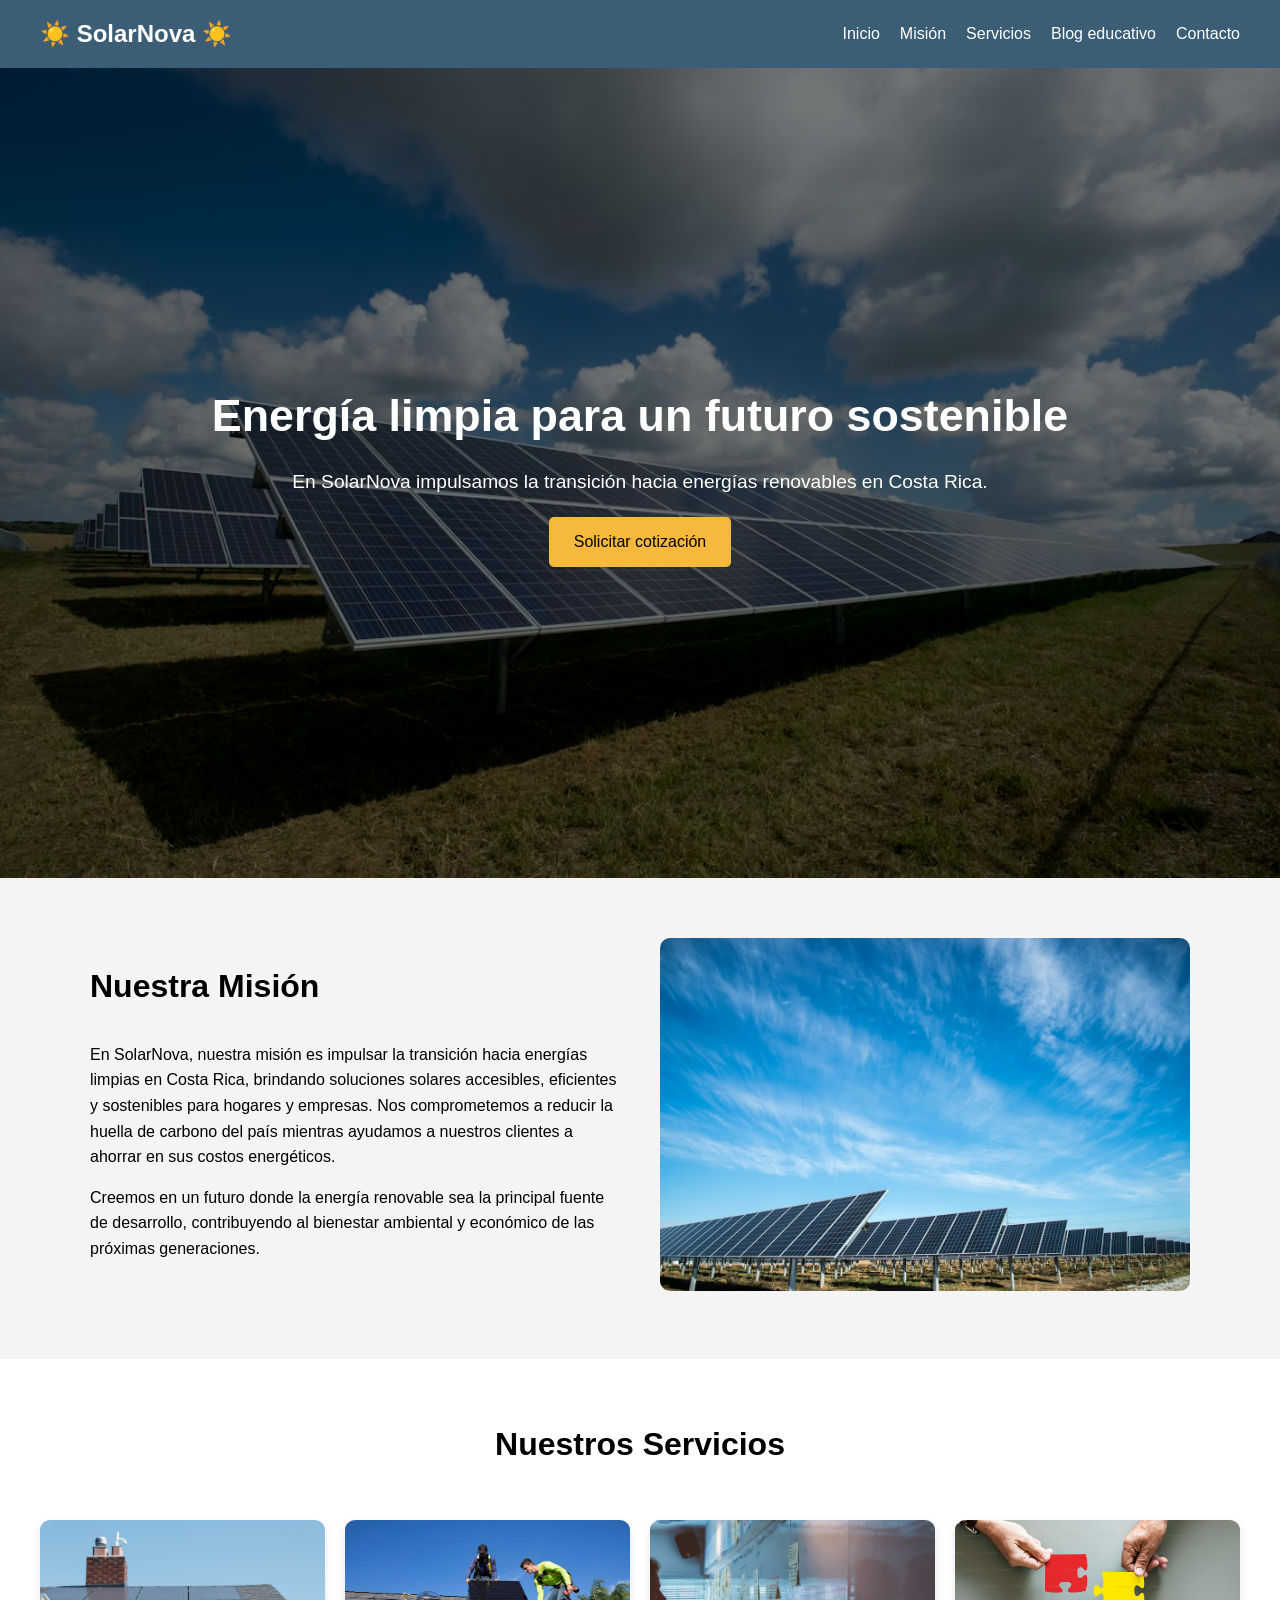
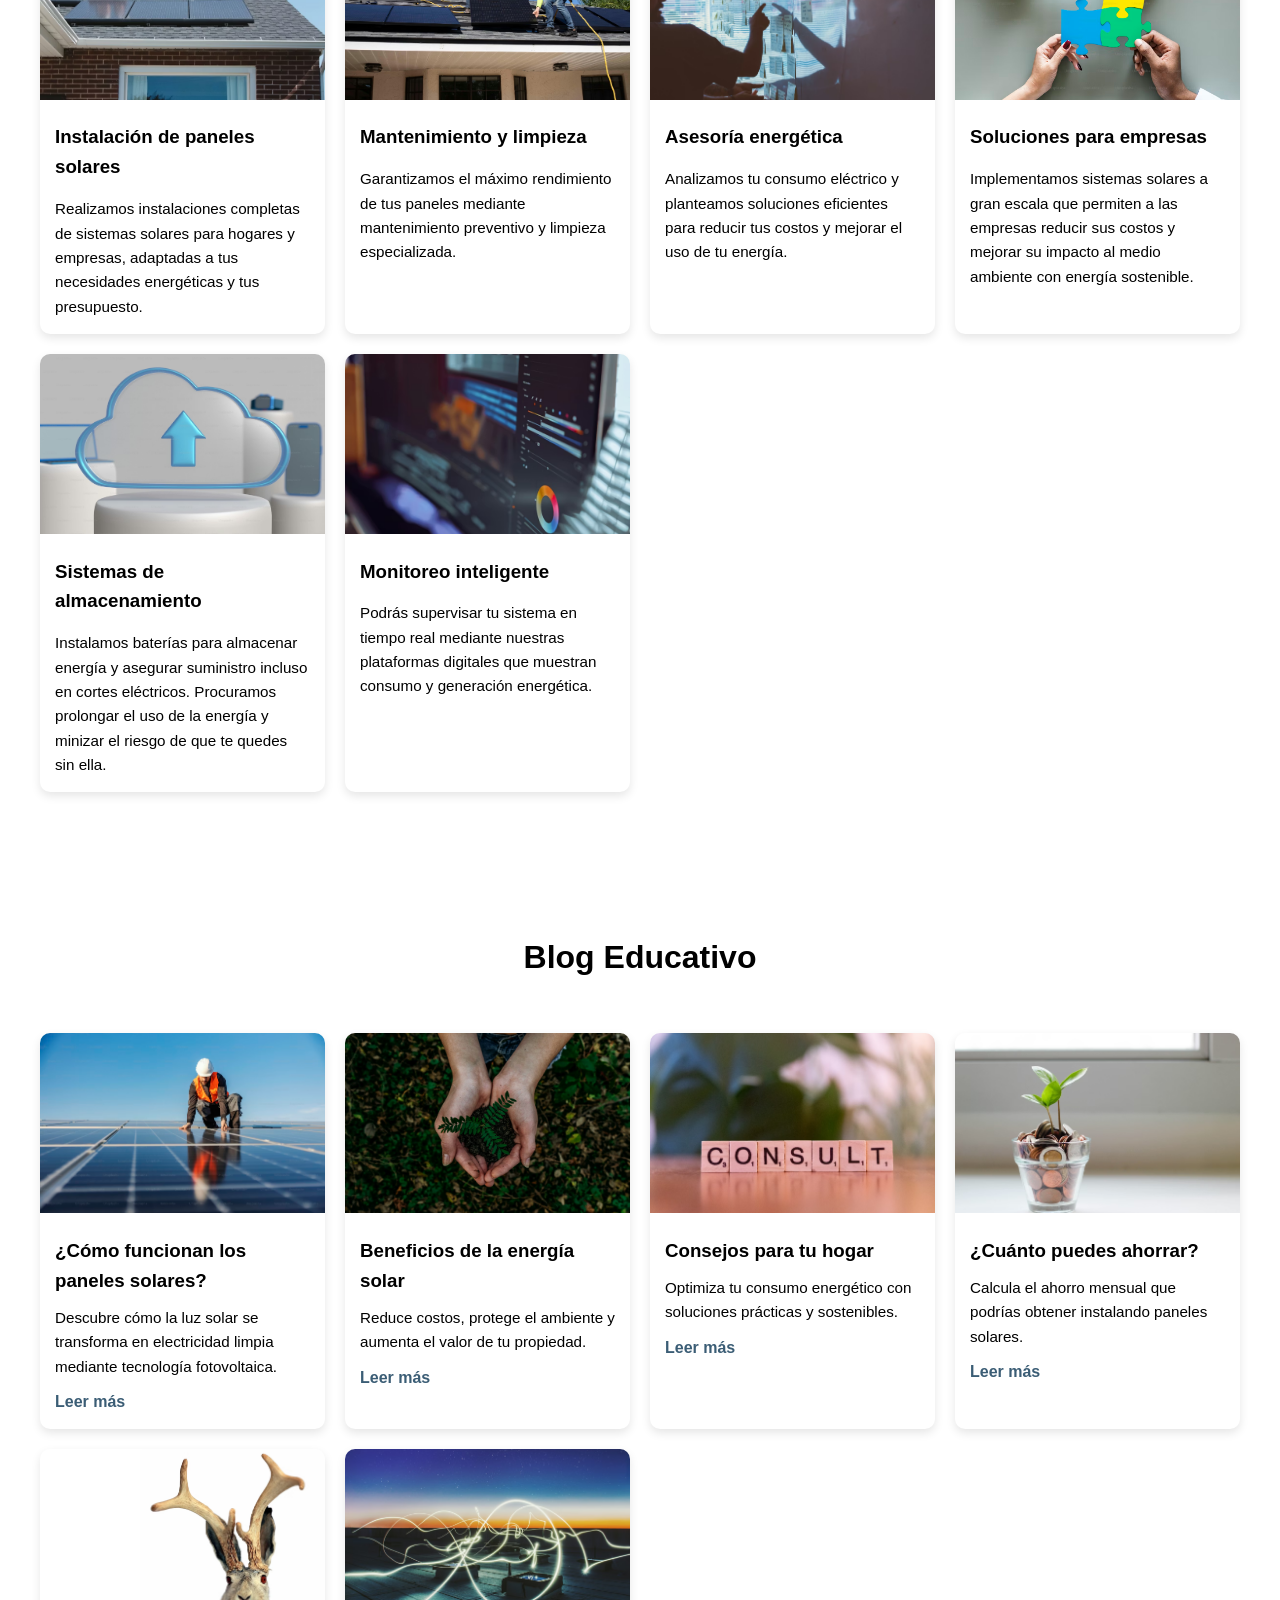
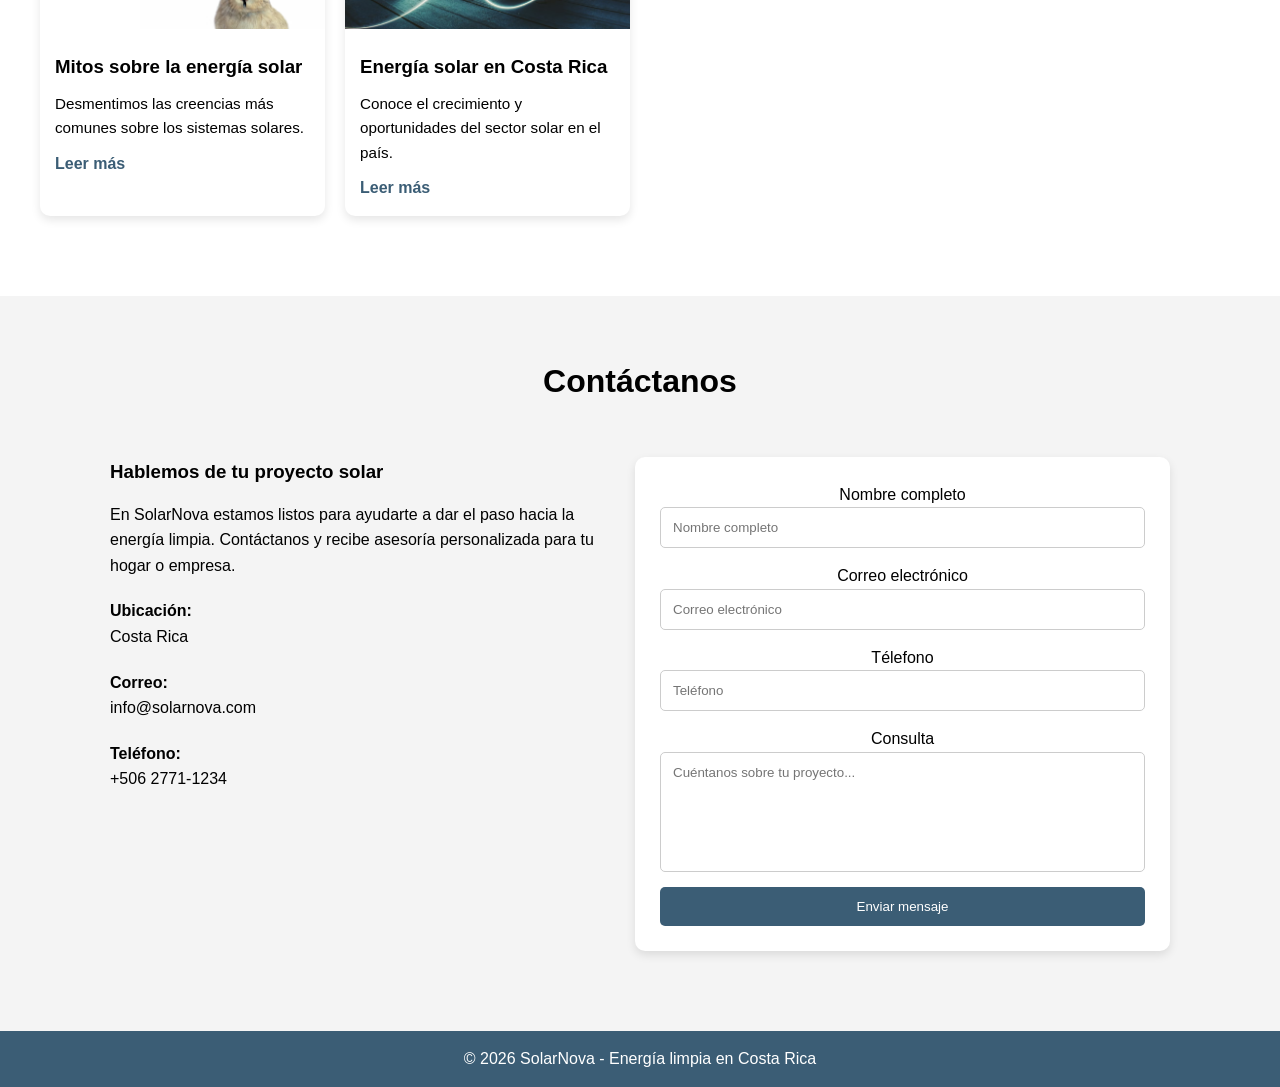
==== index.html @ 94223e80 "Se suben las fuentes del proyecto" ====
<!DOCTYPE html>
<html lang="es">

<head>
    <meta charset="UTF-8">
    <meta name="viewport" content="width=device-width, initial-scale=1.0">
    <title>SolarNova | Energía Solar en Costa Rica</title>
    <link rel="stylesheet" href="css/estilos.css">
</head>

<body>

    <!-- Encabezado -->
    <header>
        <div class="titulo">☀️ SolarNova ☀️</div>
        <nav>
            <ul>
                <li><a href="#inicio">Inicio</a></li>
                <li><a href="#mision">Misión</a></li>
                <li><a href="#servicios">Servicios</a></li>
                <li><a href="#blog">Blog educativo</a></li>
                <li><a href="#contacto">Contacto</a></li>
            </ul>
        </nav>
    </header>

    <!-- INICIO -->
    <section id="inicio" class="pagInicio">
        <div class="pagInicio-texto">
            <h1>Energía limpia para un futuro sostenible</h1>
            <p>En SolarNova impulsamos la transición hacia energías renovables en Costa Rica.</p>
            <a href="#contacto" class="btn">Solicitar cotización</a>
        </div>
    </section>

    <section id="mision">
        <div class="mision-contenedor">

            <div class="mision-texto">
                <h2>Nuestra Misión</h2>
                <p>
                    En SolarNova, nuestra misión es impulsar la transición hacia energías limpias en Costa Rica,
                    brindando soluciones solares accesibles, eficientes y sostenibles para hogares y empresas.
                    Nos comprometemos a reducir la huella de carbono del país mientras ayudamos a nuestros clientes
                    a ahorrar en sus costos energéticos.
                </p>
                <p>
                    Creemos en un futuro donde la energía renovable sea la principal fuente de desarrollo,
                    contribuyendo al bienestar ambiental y económico de las próximas generaciones.
                </p>
            </div>

            <div class="mision-img">
                <figure>
                    <img src="img/imgMision.png" alt="paneles solares en un campo">
                </figure>
            </div>

        </div>
    </section>

    <!-- SERVICIOS -->
    <section id="servicios">
        <h2>Nuestros Servicios</h2>

        <div class="servicios-contenedor">

            <div class="servicio-publicacion">
                <figure>
                    <img src="img/servicio1.png" alt="Paneles solares sobre una casa">
                </figure>
                <h3>Instalación de paneles solares</h3>
                <p>Realizamos instalaciones completas de sistemas solares para hogares y empresas, adaptadas a tus
                    necesidades energéticas y tus presupuesto.</p>
            </div>

            <div class="servicio-publicacion">
                <figure>
                    <img src="img/servicio2.png" alt="Mantenimiento de paneles solares">
                </figure>
                <h3>Mantenimiento y limpieza</h3>
                <p>Garantizamos el máximo rendimiento de tus paneles mediante mantenimiento preventivo y limpieza
                    especializada.</p>
            </div>

            <div class="servicio-publicacion">
                <figure>
                    <img src="img/servicio3.png" alt="pizarra con apuntes">
                </figure>
                <h3>Asesoría energética</h3>
                <p>Analizamos tu consumo eléctrico y planteamos soluciones eficientes para reducir tus costos y mejorar el
                    uso de tu energía.</p>
            </div>

            <div class="servicio-publicacion">
                <figure>
                    <img src="img/servicio4.png" alt="Personas armando un rompecabezas">
                </figure>
                <h3>Soluciones para empresas</h3>
                <p>Implementamos sistemas solares a gran escala que permiten a las empresas reducir sus costos y mejorar su impacto
                    al medio ambiente con energía sostenible.</p>
            </div>

            <div class="servicio-publicacion">
                <figure>
                    <img src="img/servicio5.png" alt="almacenamiento de electricidad">
                </figure>
                <h3>Sistemas de almacenamiento</h3>
                <p>Instalamos baterías para almacenar energía y asegurar suministro incluso en cortes eléctricos. Procuramos prolongar
                    el uso de la energía y minizar el riesgo de que te quedes sin ella.
                </p>
            </div>

            <div class="servicio-publicacion">
                <figure>
                    <img src="img/servicio6.png" alt="monitor con estadísticas">
                </figure>
                <h3>Monitoreo inteligente</h3>
                <p>Podrás supervisar tu sistema en tiempo real mediante nuestras plataformas digitales que muestran consumo y generación
                    energética.</p>
            </div>

        </div>
    </section>

    <!-- BLOG -->
    <section id="blog">
        <h2>Blog Educativo</h2>

        <div class="blog-contenedor">

            <article class="blog-post">
                <figure>
                    <img src="img/blog1.png" alt="Trabajador instalando panel solar">
                </figure>
                <div class="blog-texto">
                    <h3>¿Cómo funcionan los paneles solares?</h3>
                    <p>Descubre cómo la luz solar se transforma en electricidad limpia mediante tecnología fotovoltaica.
                    </p>
                    <a href="#">Leer más</a>
                </div>
            </article>

            <article class="blog-post">
                <figure>
                    <img src="img/blog2.png" alt="Persona sosteniendo el brote de un árbol">
                </figure>
                <div class="blog-texto">
                    <h3>Beneficios de la energía solar</h3>
                    <p>Reduce costos, protege el ambiente y aumenta el valor de tu propiedad.</p>
                    <a href="#">Leer más</a>
                </div>
            </article>

            <article class="blog-post">
                <figure>
                    <img src="img/blog3.png" alt="Bloques formando la palabra consulta">
                </figure>
                <div class="blog-texto">
                    <h3>Consejos para tu hogar</h3>
                    <p>Optimiza tu consumo energético con soluciones prácticas y sostenibles.</p>
                    <a href="#">Leer más</a>
                </div>
            </article>

            <article class="blog-post">
                <figure>
                    <img src="img/blog4.png" alt="Frasco con monedas y un brote de arbol">
                </figure>
                <div class="blog-texto">
                    <h3>¿Cuánto puedes ahorrar?</h3>
                    <p>Calcula el ahorro mensual que podrías obtener instalando paneles solares.</p>
                    <a href="#">Leer más</a>
                </div>
            </article>

            <article class="blog-post">
                <figure>
                    <img src="img/blog5.png" alt="Conejo' con cuernos de venado">
                </figure>
                <div class="blog-texto">
                    <h3>Mitos sobre la energía solar</h3>
                    <p>Desmentimos las creencias más comunes sobre los sistemas solares.</p>
                    <a href="#">Leer más</a>
                </div>
            </article>

            <article class="blog-post">
                <figure>
                    <img src="img/blog6.png" alt="Rayos de energía circulando por el campo">
                </figure>
                <div class="blog-texto">
                    <h3>Energía solar en Costa Rica</h3>
                    <p>Conoce el crecimiento y oportunidades del sector solar en el país.</p>
                    <a href="#">Leer más</a>
                </div>
            </article>

        </div>
    </section>

    <!-- CONTACTO -->
    <section id="contacto">
        <h2>Contáctanos</h2>

        <div class="contacto-contenedor">

            <div class="contacto-info">
                <h3>Hablemos de tu proyecto solar</h3>
                <p>
                    En SolarNova estamos listos para ayudarte a dar el paso hacia la energía limpia.
                    Contáctanos y recibe asesoría personalizada para tu hogar o empresa.
                </p>

                <div class="contacto-item">
                    <strong>Ubicación:</strong>
                    <p>Costa Rica</p>
                </div>

                <div class="contacto-item">
                    <strong>Correo:</strong>
                    <p>info@solarnova.com</p>
                </div>

                <div class="contacto-item">
                    <strong>Teléfono:</strong>
                    <p>+506 2771-1234</p>
                </div>
            </div>

            <div class="contacto-formulario">
                <form>
                    <label for="nombre">Nombre completo</label>
                    <input id="nombre" type="text" placeholder="Nombre completo" required>
                    <label for="correo">Correo electrónico</label>
                    <input id="correo" type="email" placeholder="Correo electrónico" required>
                    <label for="telefono">Télefono</label>
                    <input id="telefono" type="text" placeholder="Teléfono">
                    <label for="consulta">Consulta</label>
                    <textarea id="consulta" placeholder="Cuéntanos sobre tu proyecto..." required></textarea>
                    <button type="submit">Enviar mensaje</button>
                </form>
            </div>

        </div>
    </section>

    <!-- Pie de página -->
    <footer>
        <p>© 2026 SolarNova - Energía limpia en Costa Rica</p>
    </footer>

</body>

</html>
---- css/estilos.css ----
* {
    margin: 0;
    padding: 0;
    box-sizing: border-box;
    font-family: Arial, sans-serif;
}

body {
    line-height: 1.6;
}

/* Encabezado */
header {
    background: #3b5d75;
    color: white;
    display: flex;
    justify-content: space-between;
    align-items: center;
    padding: 15px 40px;
    position: sticky;
    top: 0;
    z-index: 1000;
}

header .titulo {
    font-size: 1.5em;
    font-weight: bold;
}

nav ul {
    list-style: none;
    display: flex;
    gap: 20px;
}

nav a {
    color: white;
    text-decoration: none;
    transition: 0.3s;
}

nav a:hover {
    color: #f6b93b;
}
/* Fin encabezado */

/* Inicio */
.pagInicio {
    height: 90vh;
    background: linear-gradient(rgba(0,0,0,0.5), rgba(0,0,0,0.5)),
                url('../img/inicio.png');
    background-size: cover;
    background-position: center;
    display: flex;
    align-items: center;
    justify-content: center;
    color: white;
    text-align: center;
    padding: 20px;
}

.pagInicio-texto h1 {
    font-size: 2.8em;
    margin-bottom: 15px;
}

.pagInicio-texto p {
    font-size: 1.2em;
}

.btn {
    display: inline-block;
    margin-top: 20px;
    padding: 12px 25px;
    background: #f6b93b;
    color: black;
    text-decoration: none;
    border-radius: 5px;
    transition: 0.3s;
}

.btn:hover {
    background: #f1a40f;
}
/* Fin inicio */

/* Todos los section */
section {
    padding: 60px 20px;
    text-align: center;
}

h2 {
    margin-bottom: 30px;
    font-size: 2em;
}
/* Fin todos los section */

/* Mision */
#mision {
    background: #f4f4f4;
}

.mision-contenedor {
    display: flex;
    align-items: center;
    justify-content: center;
    gap: 40px;
    max-width: 1100px;
    margin: auto;
    flex-wrap: wrap;
}

.mision-texto {
    flex: 1;
    min-width: 280px;
    text-align: left;
}

.mision-texto p {
    margin-bottom: 15px;
}

.mision-img {
    flex: 1;
    min-width: 280px;
}

.mision-img img {
    width: 100%;
    border-radius: 10px;
}
/* Fin mision */

/* Servicios */
.servicios-contenedor {
    display: grid;
    grid-template-columns: repeat(auto-fit, minmax(280px, 1fr));
    gap: 20px;
    padding: 20px;
}

.servicio-publicacion {
    background: white;
    border-radius: 10px;
    overflow: hidden;
    box-shadow: 0px 4px 10px rgba(0,0,0,0.1);
    text-align: left;
    transition: transform 0.3s;
}

.servicio-publicacion:hover {
    transform: translateY(-5px);
}

.servicio-publicacion img {
    width: 100%;
    height: 180px;
    object-fit: cover;
}

.servicio-publicacion h3 {
    padding: 15px;
}

.servicio-publicacion p {
    padding: 0 15px 15px;
    font-size: 0.95em;
}
/* Fin servicios */

/* Blog */
.blog-contenedor {
    display: grid;
    grid-template-columns: repeat(auto-fit, minmax(280px, 1fr));
    gap: 20px;
    padding: 20px;
}

.blog-post {
    background: white;
    border-radius: 10px;
    overflow: hidden;
    box-shadow: 0px 4px 10px rgba(0,0,0,0.1);
    transition: transform 0.3s;
    text-align: left;
}

.blog-post:hover {
    transform: translateY(-5px);
}

.blog-post img {
    width: 100%;
    height: 180px;
    object-fit: cover;
}

.blog-texto {
    padding: 15px;
}

.blog-texto h3 {
    margin-bottom: 10px;
}

.blog-texto p {
    font-size: 0.95em;
    margin-bottom: 10px;
}

.blog-texto a {
    text-decoration: none;
    color: #3b5d75;
    font-weight: bold;
}
/* Fin blog */

/* Contacto */
#contacto {
    background: #f4f4f4;
}

.contacto-contenedor {
    display: flex;
    gap: 40px;
    max-width: 1100px;
    margin: auto;
    padding: 20px;
    flex-wrap: wrap;
}

.contacto-info {
    flex: 1;
    min-width: 280px;
    text-align: left;
}

.contacto-info h3 {
    margin-bottom: 15px;
}

.contacto-info p {
    margin-bottom: 20px;
}

.contacto-item {
    margin-bottom: 15px;
}

.contacto-formulario {
    flex: 1;
    min-width: 280px;
    background: white;
    padding: 25px;
    border-radius: 10px;
    box-shadow: 0px 4px 10px rgba(0,0,0,0.1);
}

.contacto-formulario form {
    display: flex;
    flex-direction: column;
}

.contacto-formulario input,
.contacto-formulario textarea {
    margin-bottom: 15px;
    padding: 12px;
    border: 1px solid #ccc;
    border-radius: 5px;
}

.contacto-formulario textarea {
    min-height: 120px;
    resize: none;
}

.contacto-formulario button {
    padding: 12px;
    background: #3b5d75;
    color: white;
    border: none;
    border-radius: 5px;
    cursor: pointer;
    transition: 0.3s;
}

.contacto-formulario button:hover {
    background: #07406b;
}
/* Fin contacto */

/* Medidas de pantalla para hacer responsive la pagina */
@media (max-width: 768px) {
    .contacto-contenedor {
        flex-direction: column;
    }

    .contacto-info {
        text-align: center;
    }
}

@media (max-width: 768px) {

    header {
        flex-direction: column;
        gap: 10px;
    }

    nav ul {
        flex-direction: column;
        align-items: center;
    }

    .pagInicio-texto h1 {
        font-size: 2em;
    }

    .mision-contenedor {
        flex-direction: column;
        text-align: center;
    }

    .mision-texto {
        text-align: center;
    }
}

@media (max-width: 500px) {

    .pagInicio {
        height: auto;
        padding: 60px 20px;
    }

    .blog-post img,
    .servicio-card img {
        height: 150px;
    }
}

/* Fin medidas de pantalla para hacer responsive la pagina */
/* Pie de página */
footer {
    background: #3b5d75;
    color: white;
    text-align: center;
    padding: 15px;
}
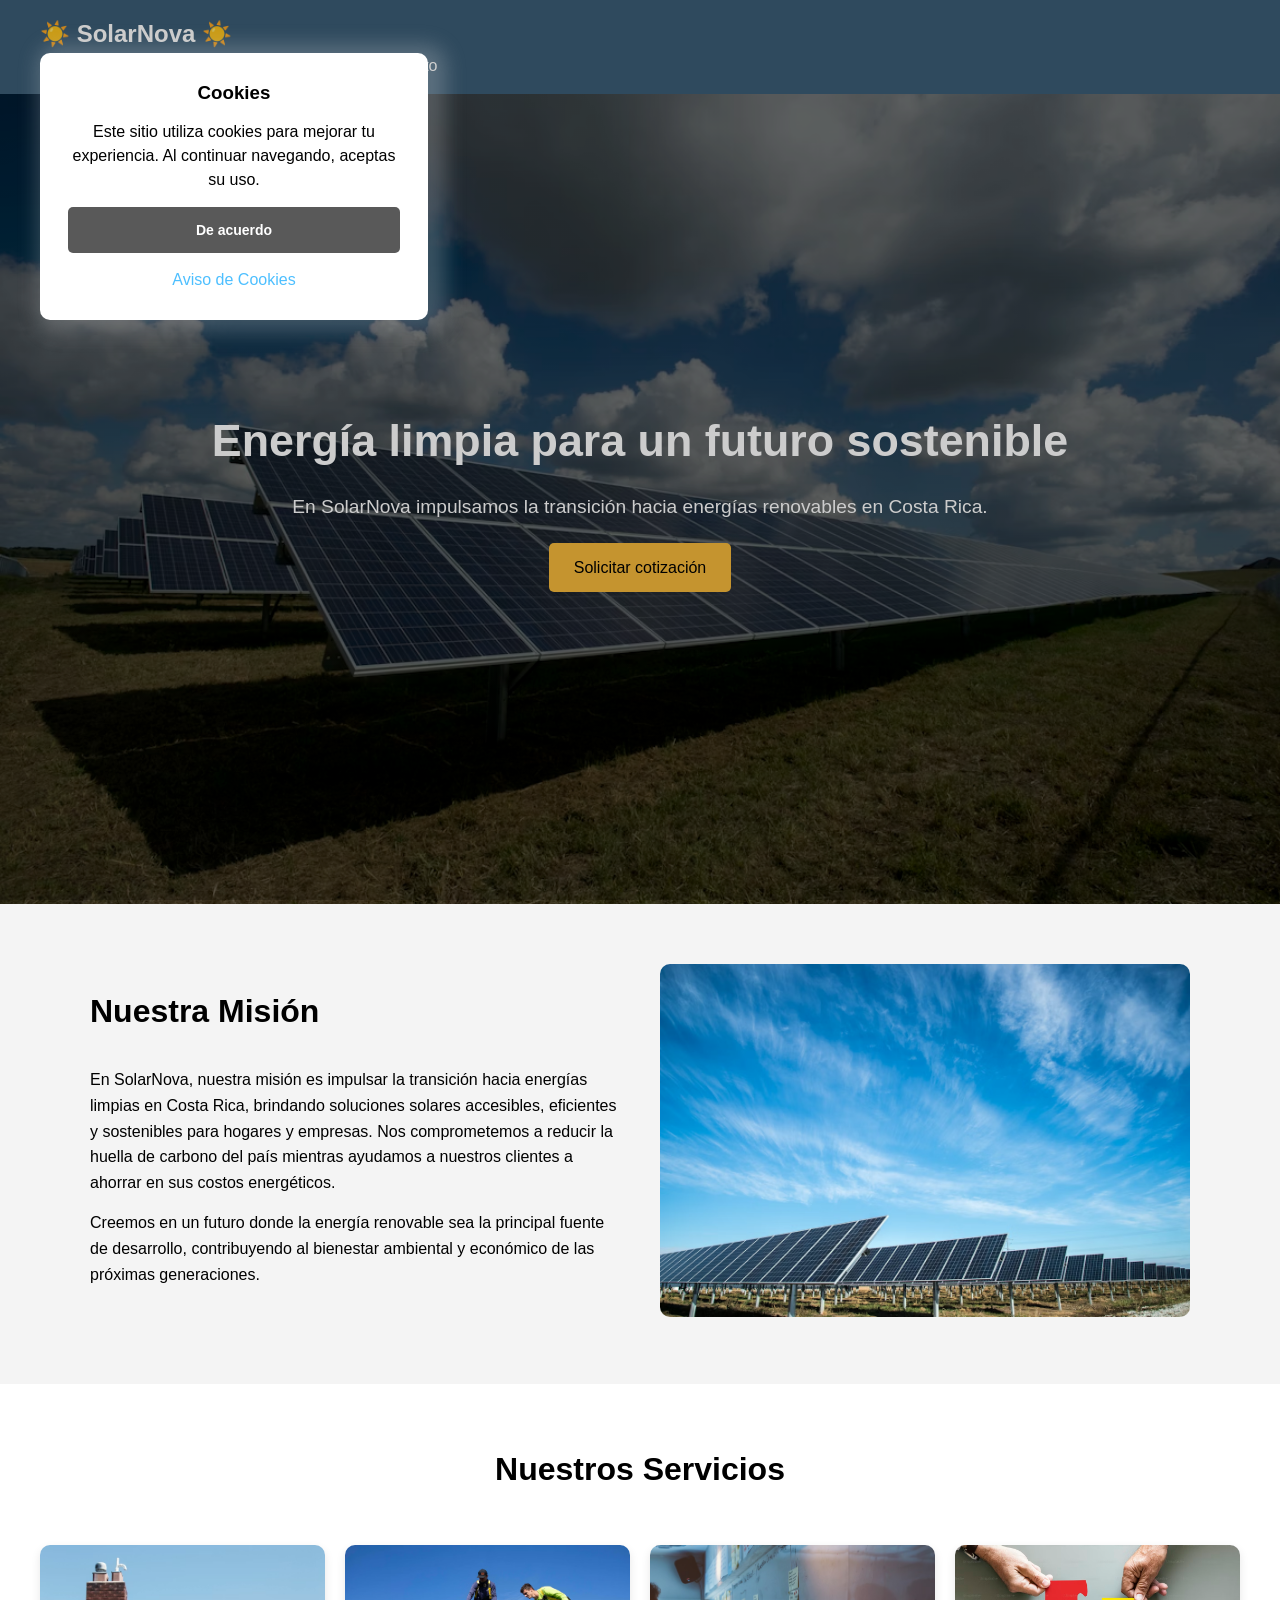
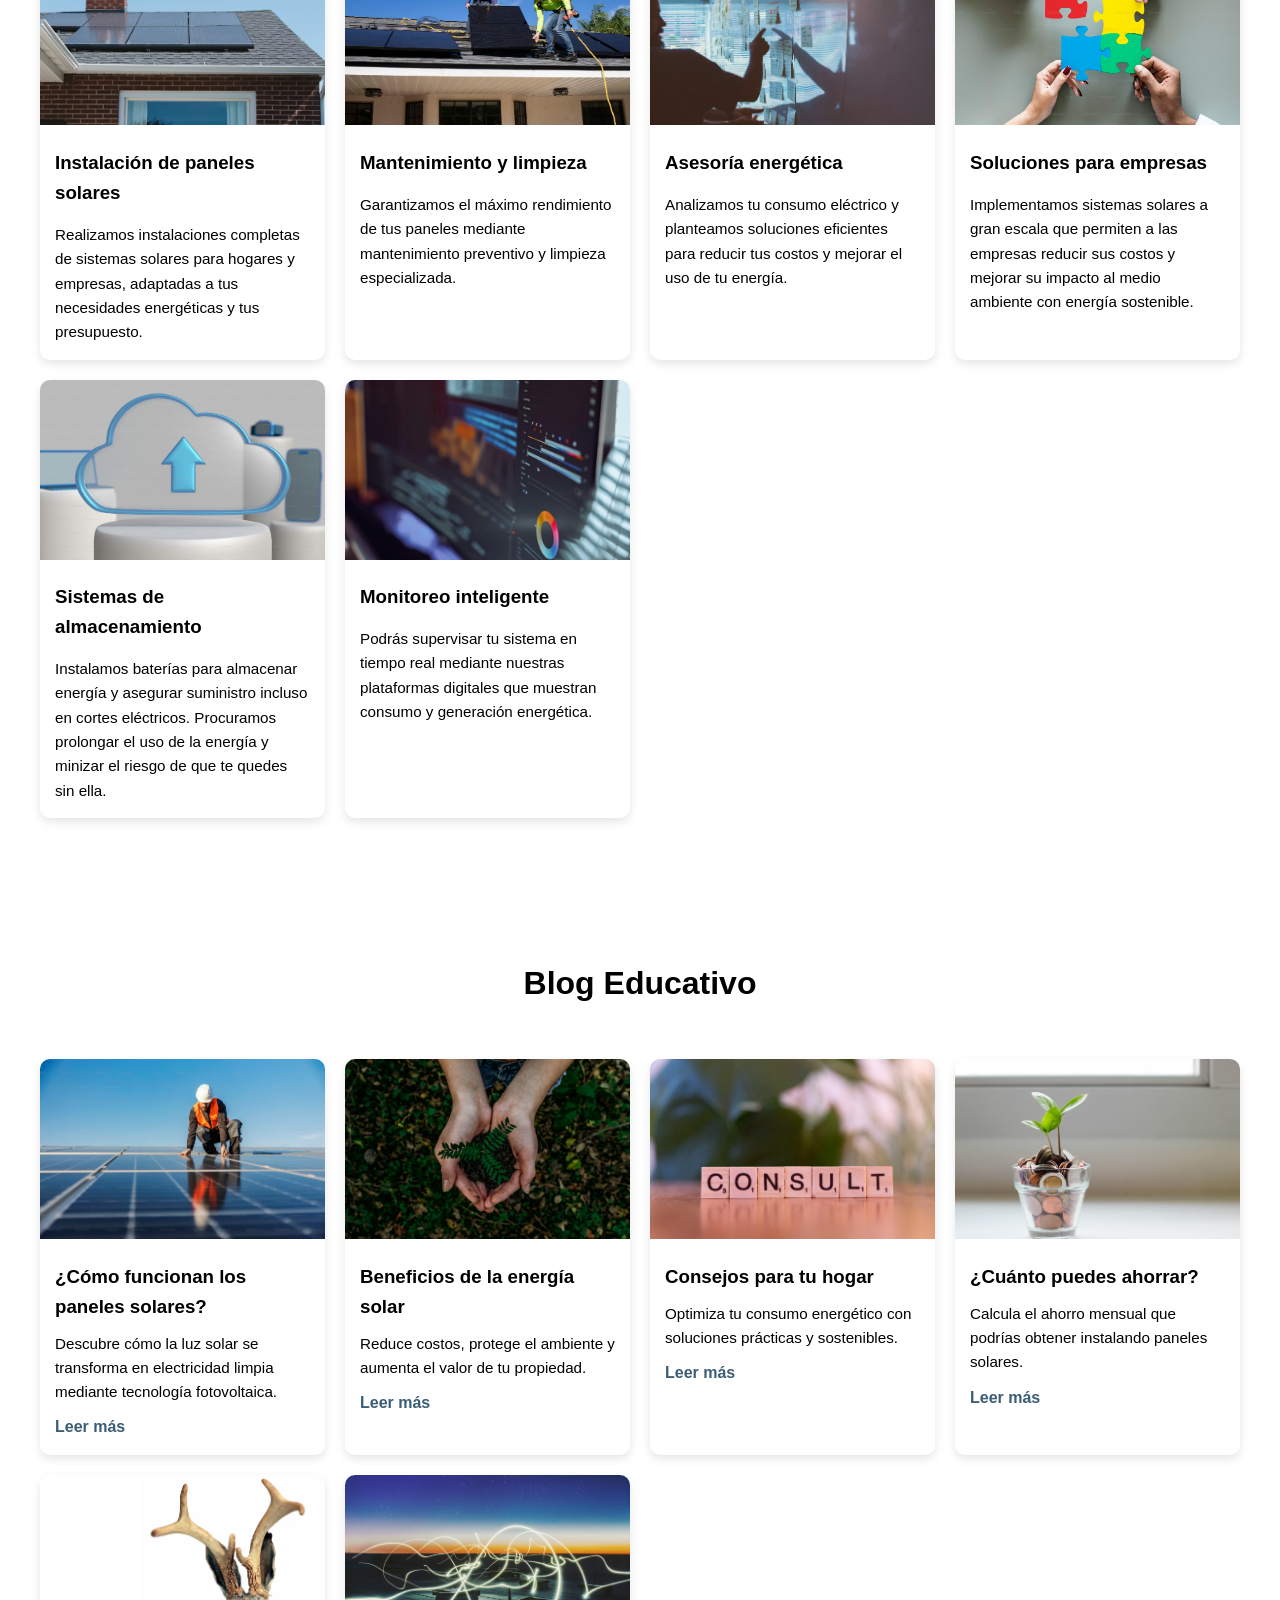
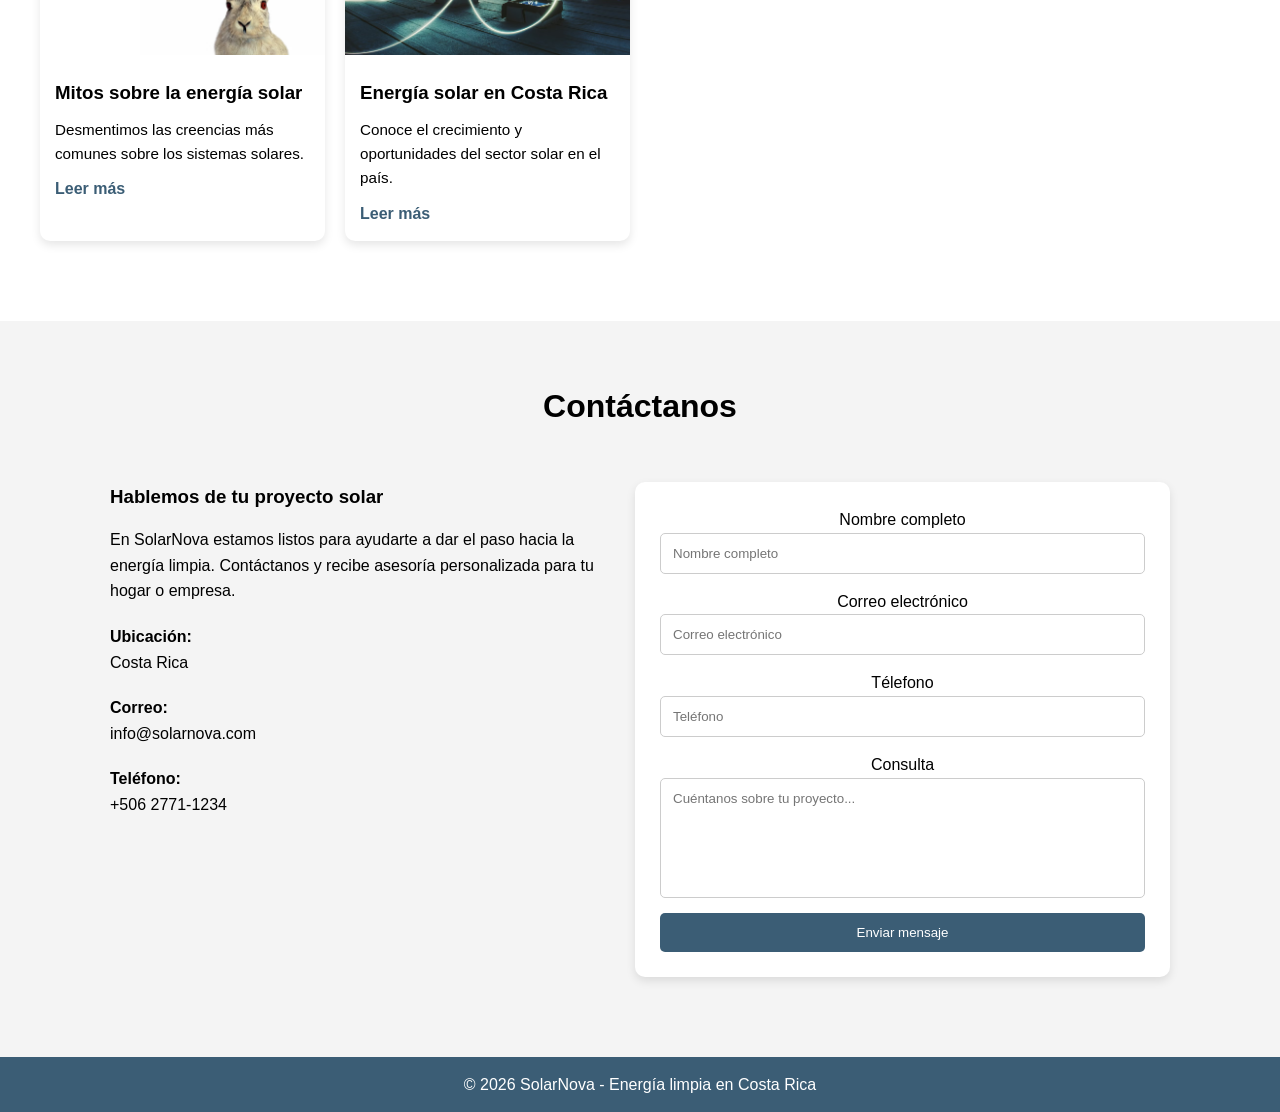
==== commit 3f9f1210: "Publicacion de pagina de cookies" ====
--- a/index.html
+++ b/index.html
@@ -12,7 +12,18 @@
 
     <!-- Encabezado -->
     <header>
+        <Main>
         <div class="titulo">☀️ SolarNova ☀️</div>
+
+        <div class="aviso-cookies" id="aviso-cookies">
+            <h3 class="titulo-cookies">Cookies</h3>
+            <p class="parrafo">Este sitio utiliza cookies para mejorar tu experiencia. Al continuar navegando, aceptas su uso.</p>
+            <button class="boton" id="btn-aceptar-cookies">De acuerdo</button>
+            <a href="Vistas/cookies.html">Aviso de Cookies</a>
+        </div>
+
+        <div class="fondo-aviso-cookies" id="fondo-aviso-cookies"></div>
+
         <nav>
             <ul>
                 <li><a href="#inicio">Inicio</a></li>
@@ -22,6 +33,7 @@
                 <li><a href="#contacto">Contacto</a></li>
             </ul>
         </nav>
+        </Main>
     </header>
 
     <!-- INICIO -->
@@ -249,7 +261,7 @@
     <footer>
         <p>© 2026 SolarNova - Energía limpia en Costa Rica</p>
     </footer>
-
+    <script src="js/script.js"></script>
 </body>
 
 </html>
--- a/css/estilos.css
+++ b/css/estilos.css
@@ -300,6 +300,7 @@
     .contacto-info {
         text-align: center;
     }
+
 }
 
 @media (max-width: 768px) {
@@ -326,6 +327,7 @@
     .mision-texto {
         text-align: center;
     }
+
 }
 
 @media (max-width: 500px) {
@@ -339,6 +341,7 @@
     .servicio-card img {
         height: 150px;
     }
+
 }
 
 /* Fin medidas de pantalla para hacer responsive la pagina */
@@ -349,3 +352,69 @@
     text-align: center;
     padding: 15px;
 }
+
+/*Coookies*/
+.aviso-cookies {
+    display: none;
+    background: #fff;
+    padding: 28px;
+    width: calc(188% - 48px);
+    max-width: 388px;
+    line-height: 150%;
+    border-radius: 10px;
+    position: fixed; 
+    z-index: 100; 
+    box-shadow: 8px 2px 20px 10px rgba(222,222,222,.25);
+    text-align: center;
+    left: 40px;
+}
+
+.aviso-cookies.activo {
+    display: block;
+}
+
+.aviso-cookies .titulo-cookies, 
+.aviso-cookies .parrafo {
+    margin-bottom: 15px;
+    color: #000;
+}
+
+.aviso-cookies .boton {
+    width: 100%;
+    background: #595959;
+    border: none;
+    color: #fff;
+    text-align: center;
+    padding: 15px 20px;
+    font-weight: 700;
+    cursor: pointer;
+    transition: .3s ease all;
+    border-radius: 5px;
+    margin-bottom: 15px;
+    font-size: 14px;
+}
+
+.aviso-cookies .boton:hover {
+    background: #000;
+}
+
+.aviso-cookies a {
+    color: #4DBFFF;
+    text-decoration: none;
+}
+
+.fondo-aviso-cookies {
+    display: none;
+    background: rgba(0, 0, 0, .20);
+    position: fixed;
+    z-index: 99;
+    width: 100vw;
+    height: 100vh;
+    top: 0;
+    left: 0;
+}
+
+.fondo-aviso-cookies.activo {
+    display: block;
+}
+
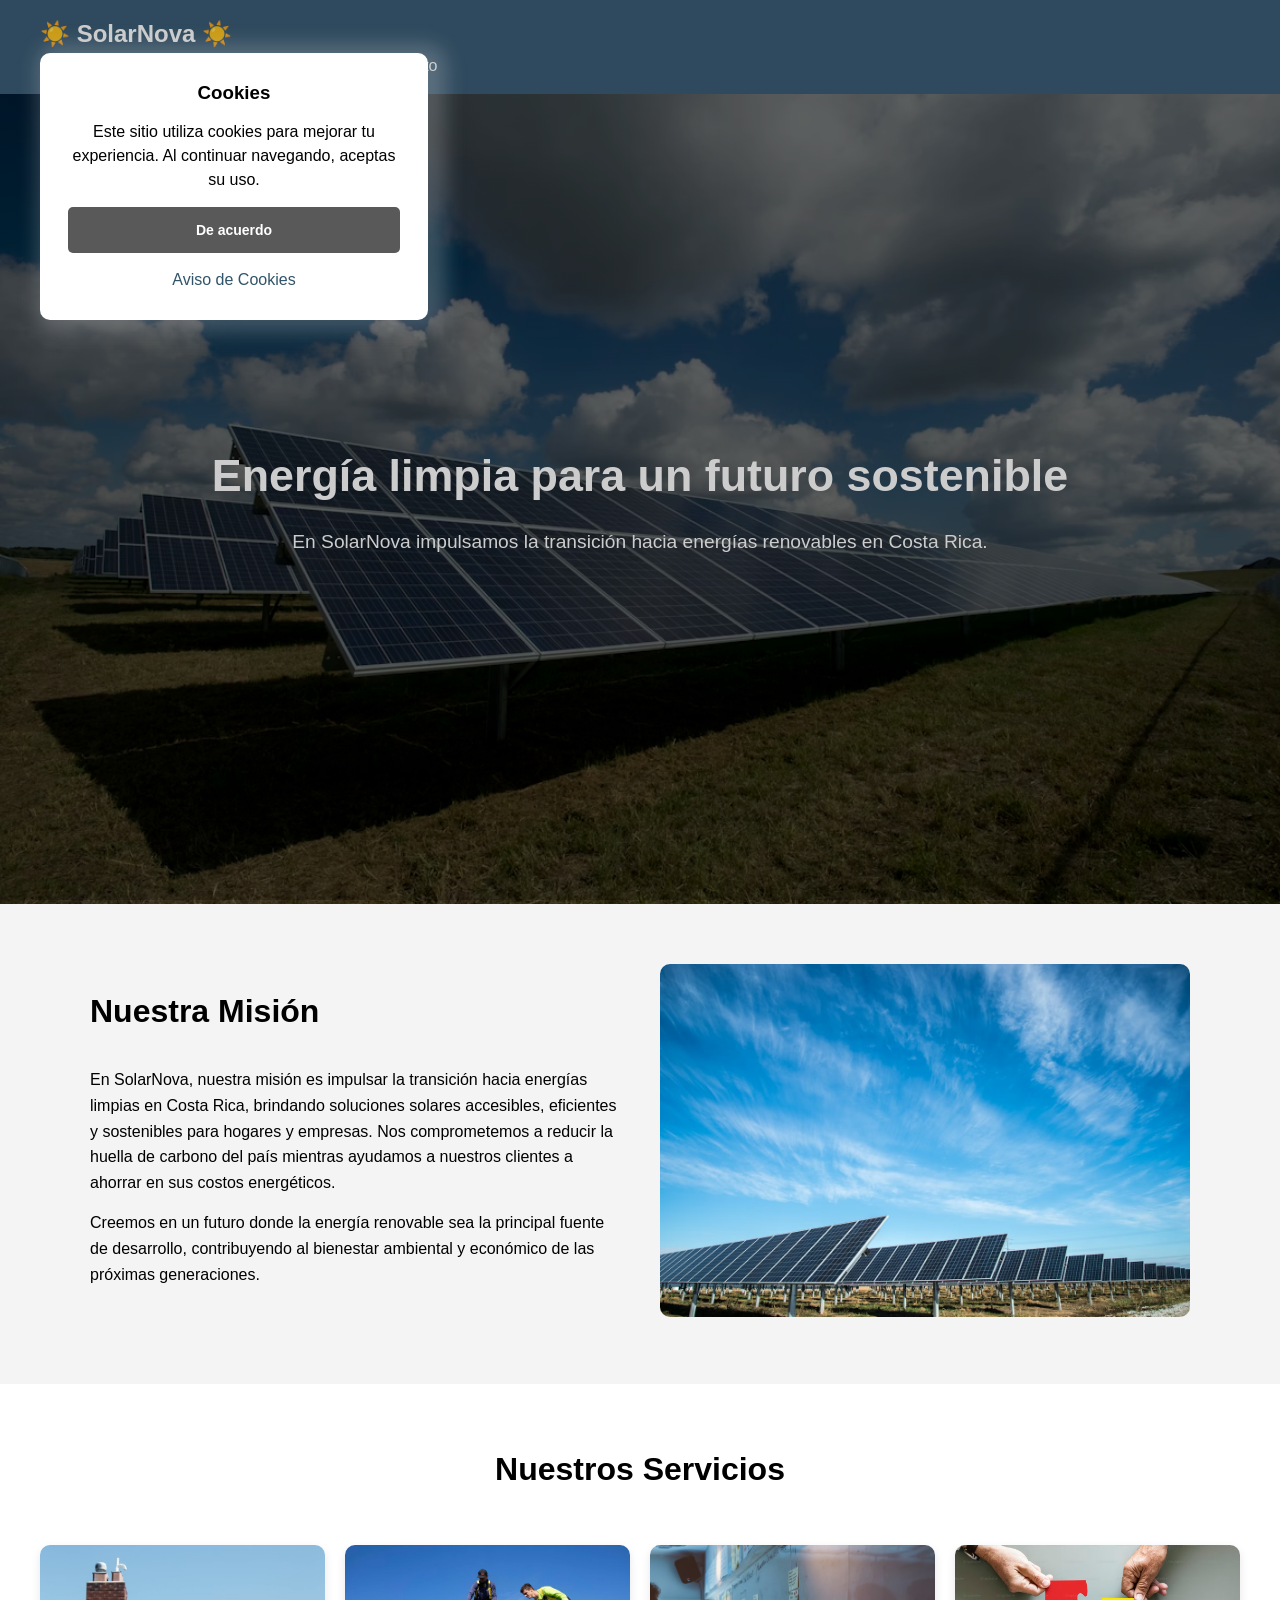
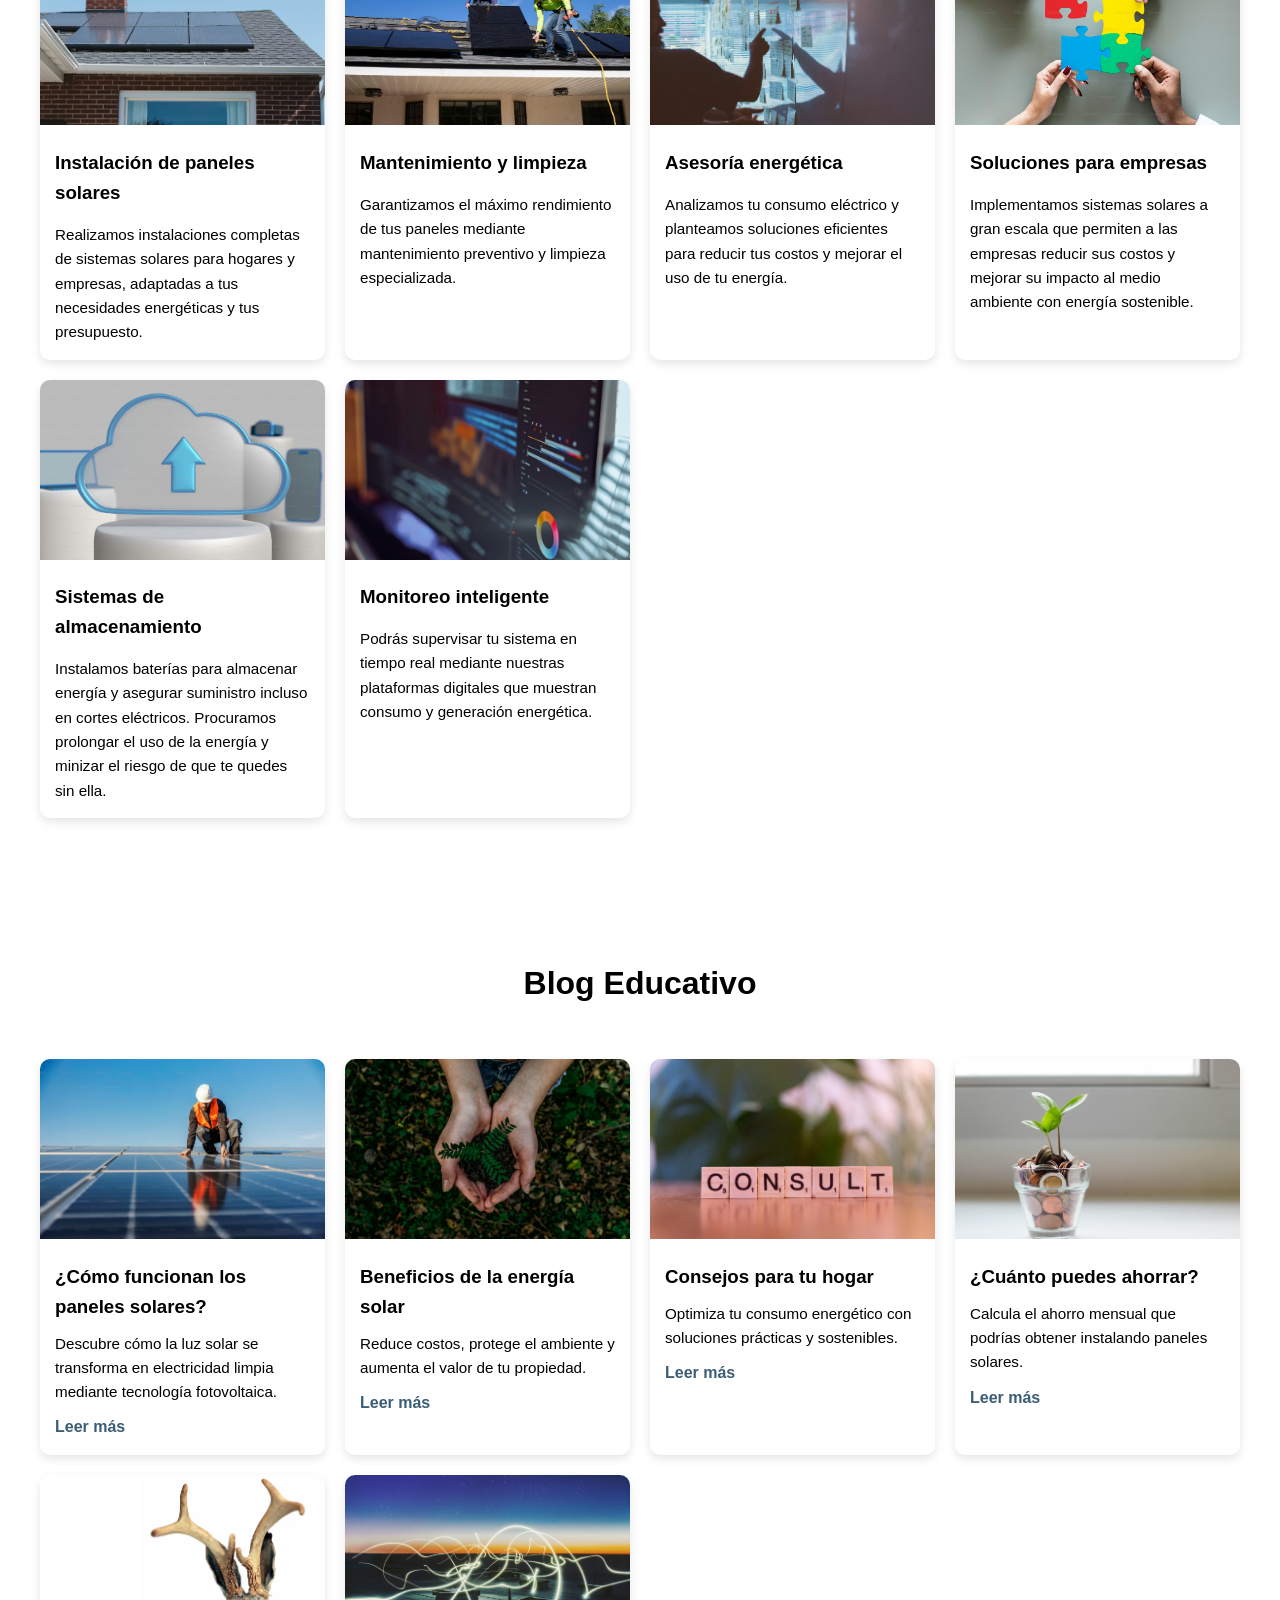
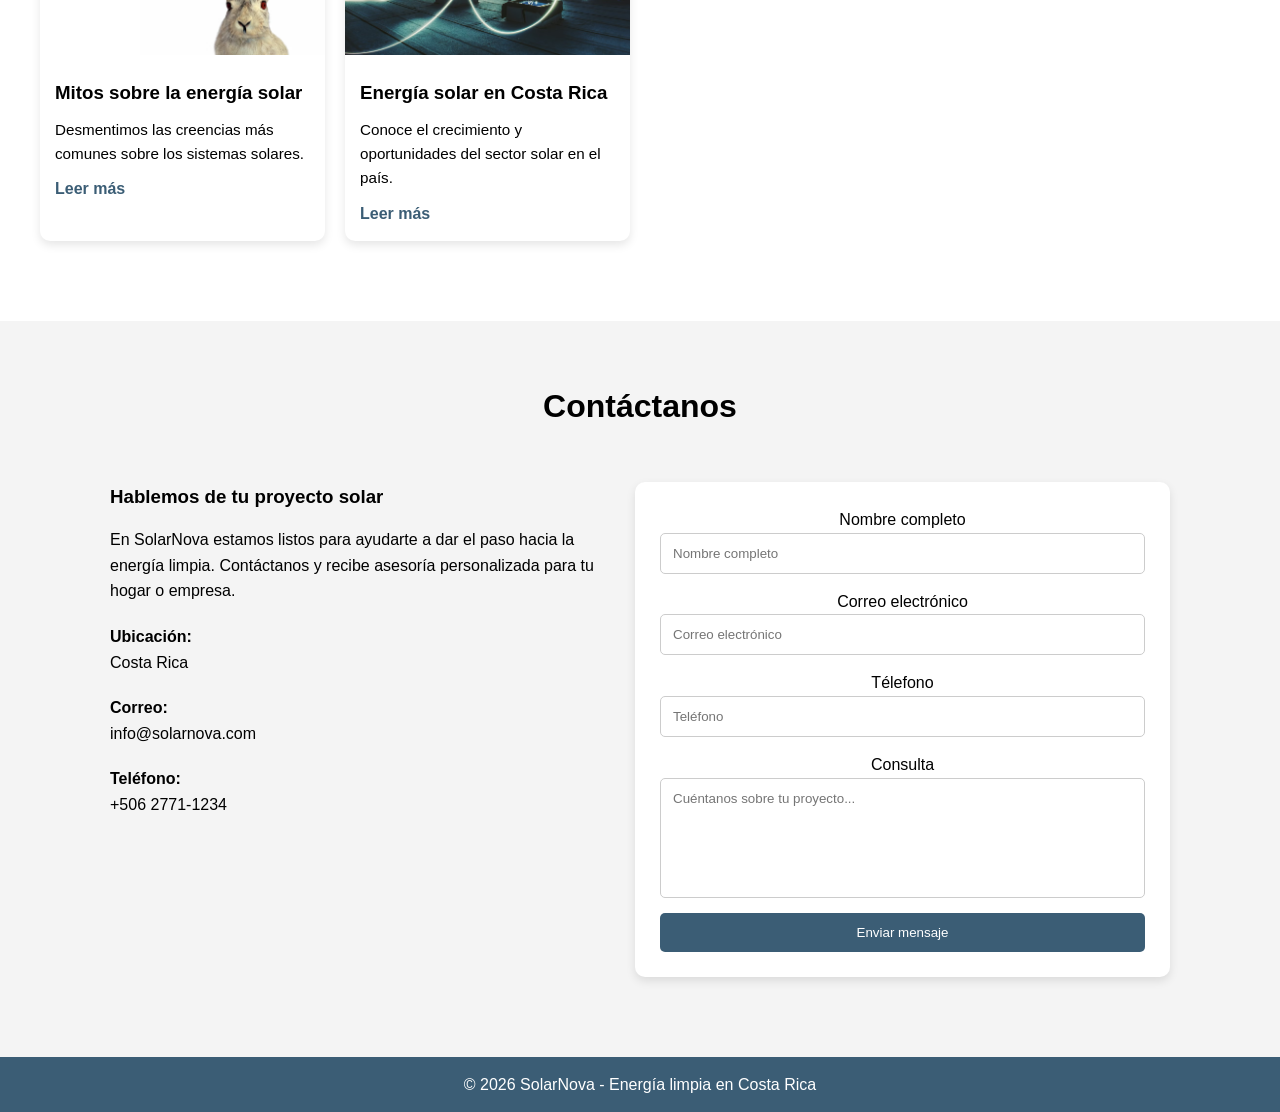
==== commit 7bf2b677: "Coockies actualizadas" ====
--- a/index.html
+++ b/index.html
@@ -41,7 +41,6 @@
         <div class="pagInicio-texto">
             <h1>Energía limpia para un futuro sostenible</h1>
             <p>En SolarNova impulsamos la transición hacia energías renovables en Costa Rica.</p>
-            <a href="#contacto" class="btn">Solicitar cotización</a>
         </div>
     </section>
 
@@ -261,7 +260,7 @@
     <footer>
         <p>© 2026 SolarNova - Energía limpia en Costa Rica</p>
     </footer>
-    <script src="js/script.js"></script>
+    <script src="js/script.js"></script> 
 </body>
 
 </html>
--- a/css/estilos.css
+++ b/css/estilos.css
@@ -399,7 +399,7 @@
 }
 
 .aviso-cookies a {
-    color: #4DBFFF;
+    color: #305469;
     text-decoration: none;
 }
 
